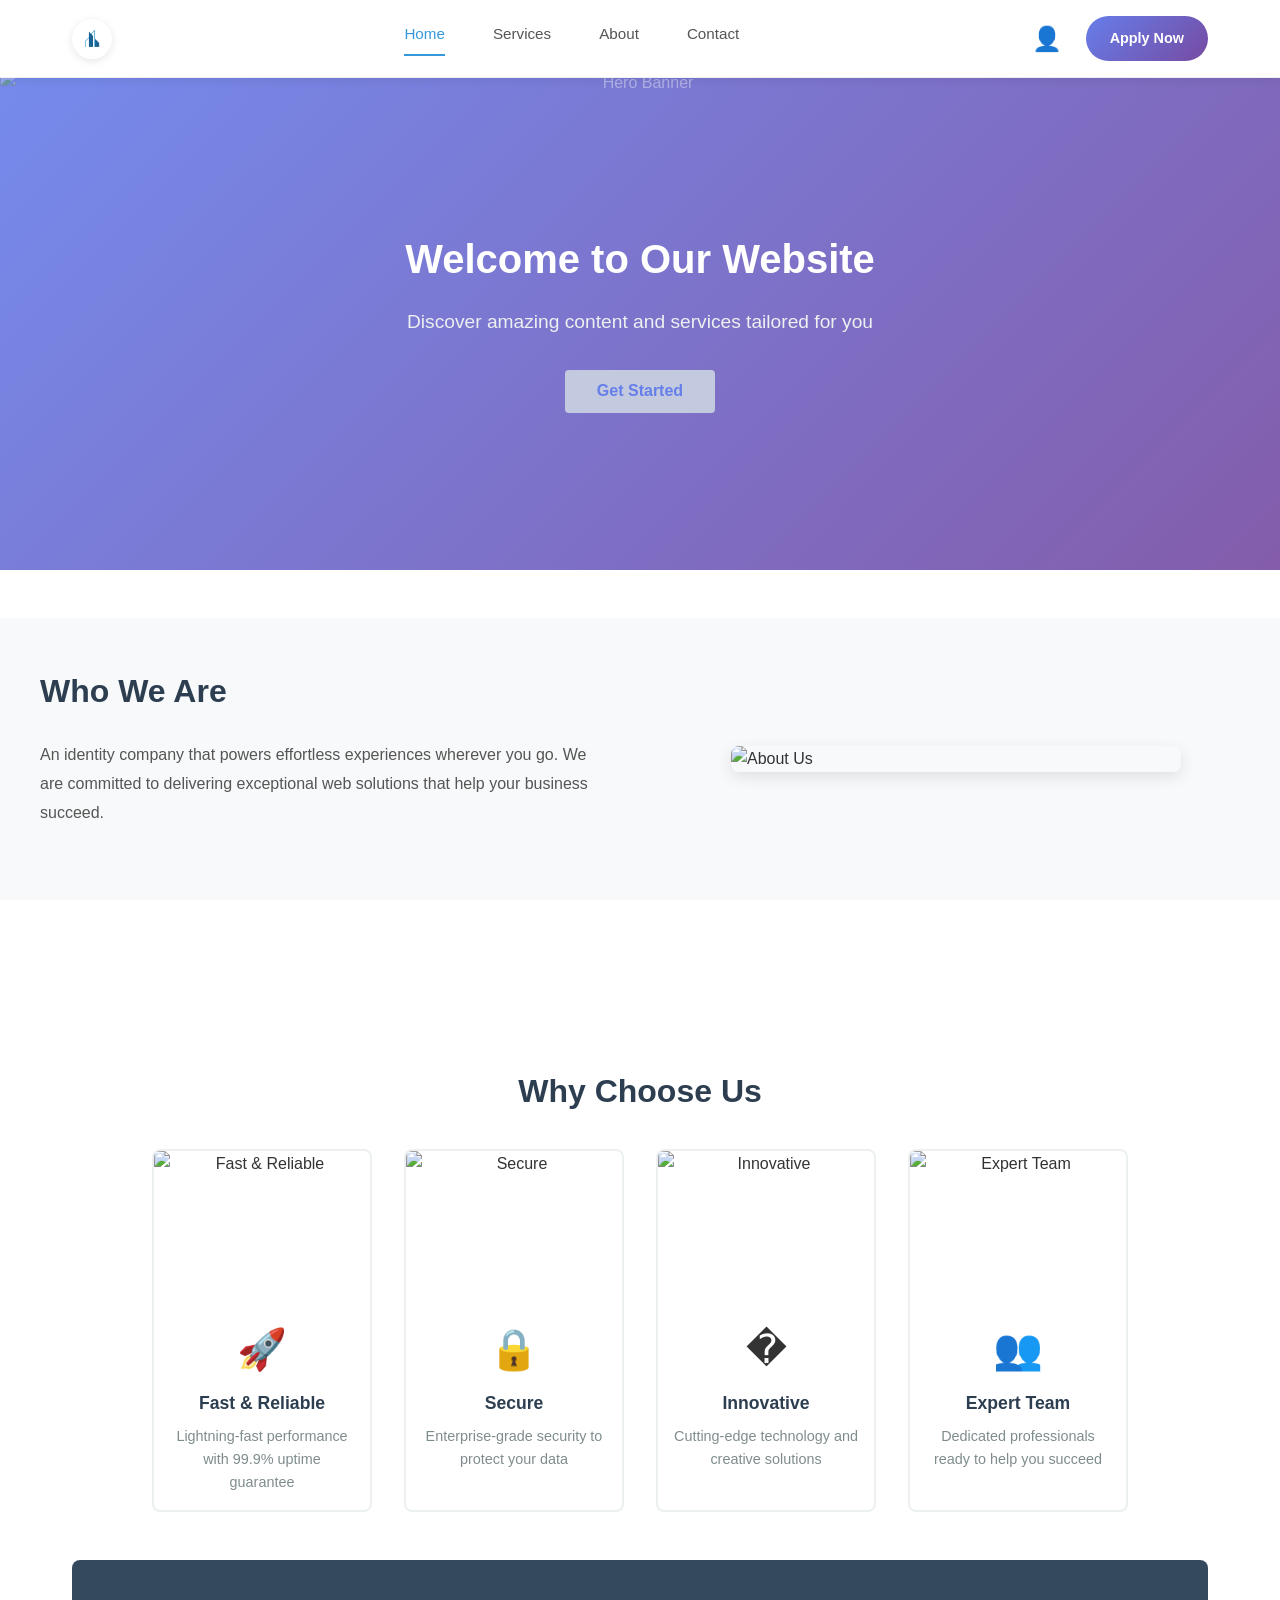
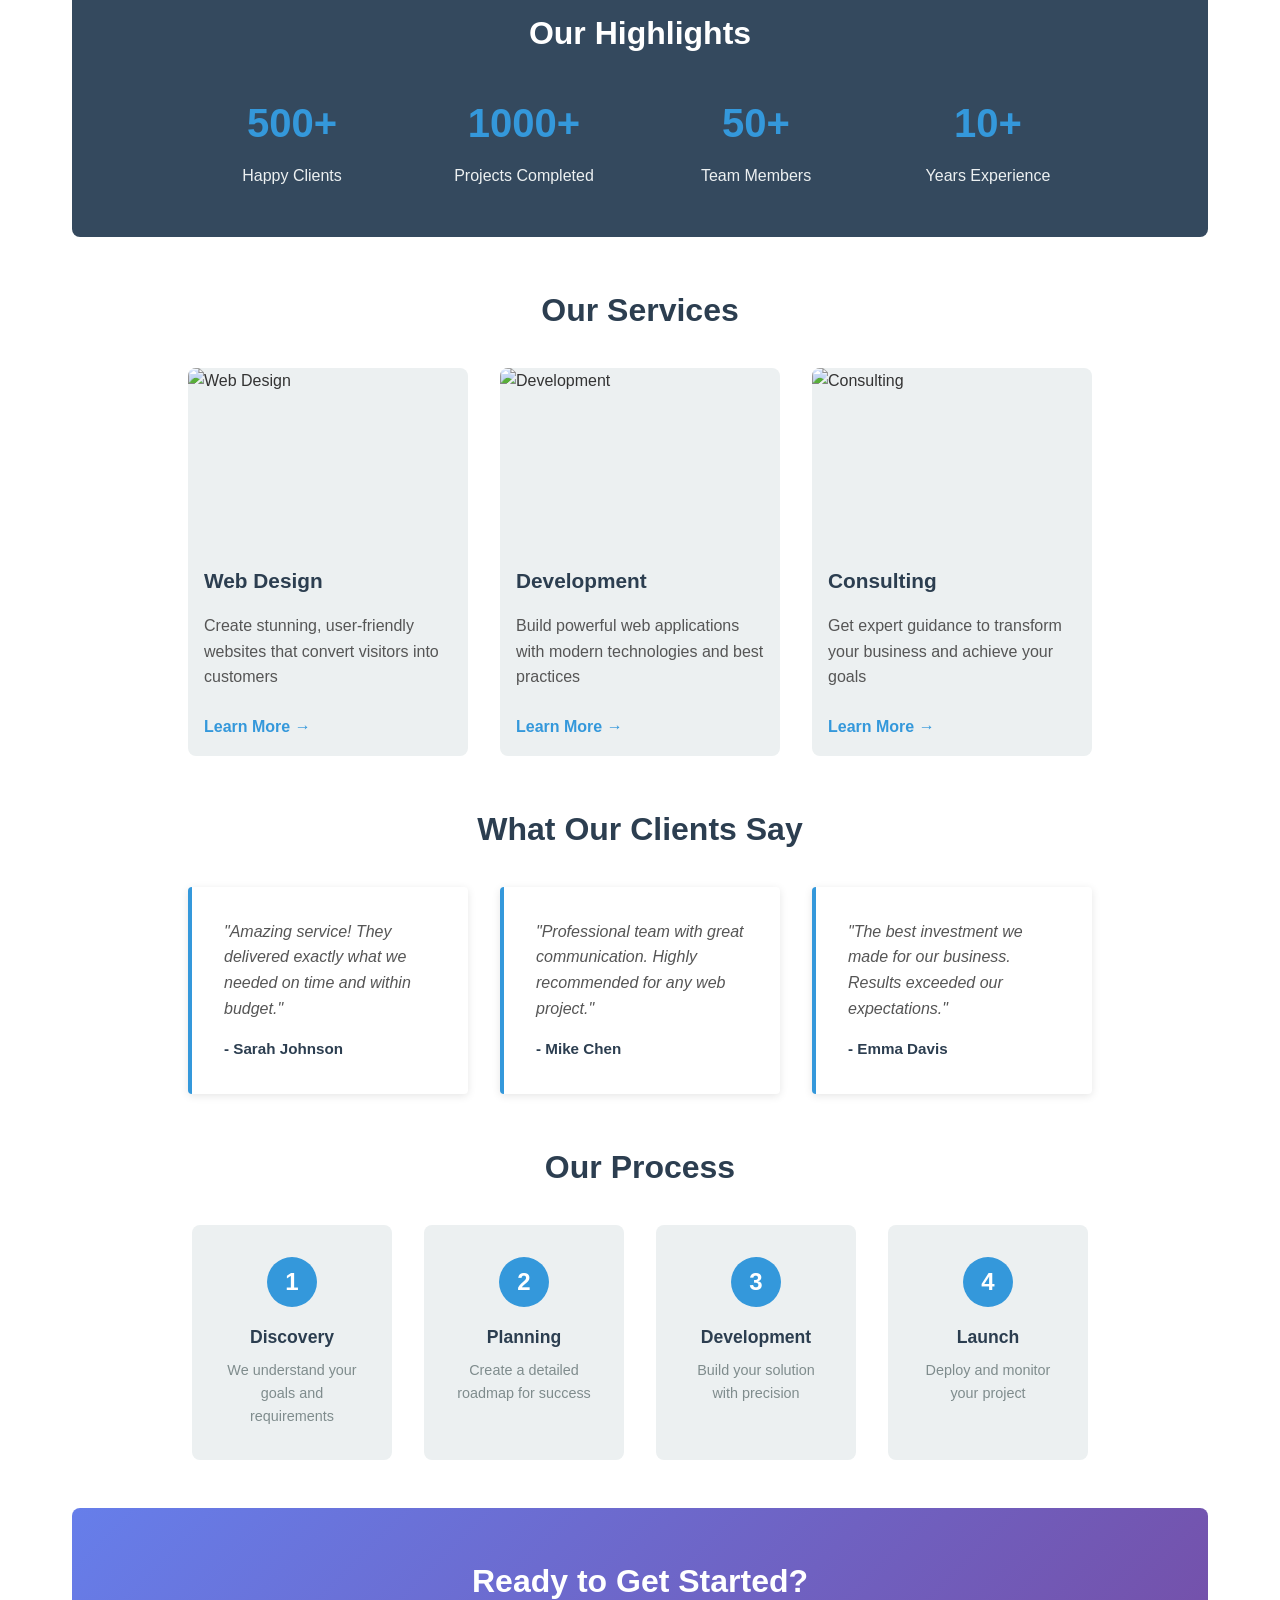
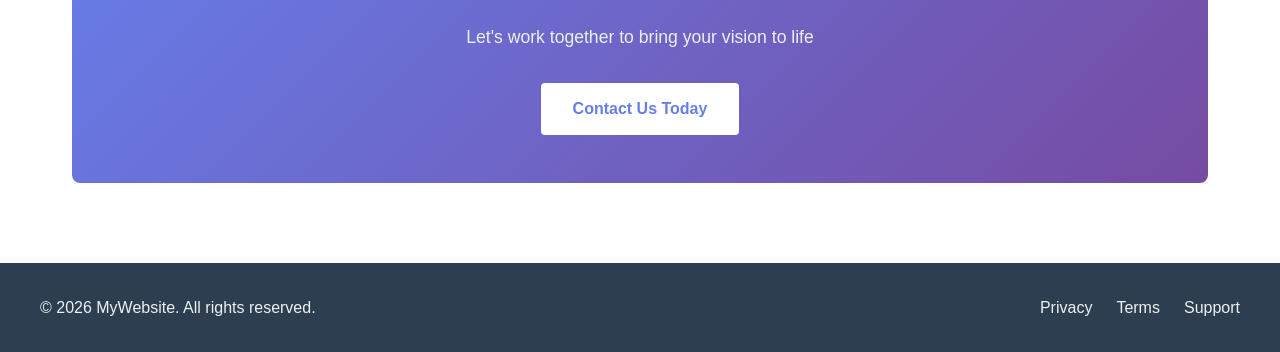
==== index.html @ 25223e62 "deploying a flex box project" ====
<!DOCTYPE html>
<html lang="en">
<head>
    <meta charset="UTF-8">
    <meta name="viewport" content="width=device-width, initial-scale=1.0">
    <title>Home - My Website</title>
    <link rel="icon" type="image/png" href="logo.png">
    <link rel="stylesheet" href="style.css">
</head>
<body>
    <div class="container">
        <!-- Header -->
        <header class="header">
            <div class="header-content">
                <a href="index.html" class="logo-link">
                    <img src="logo.png" alt="MyWebsite Logo" class="logo-image">
                </a>
                <nav class="nav">
                    <a href="index.html" class="nav-link active">Home</a>
                    <a href="services.html" class="nav-link">Services</a>
                    <a href="about.html" class="nav-link">About</a>
                    <a href="contact.html" class="nav-link">Contact</a>
                </nav>
                <div class="header-actions">
                    <a href="#" class="login-icon" title="Login">👤</a>
                    <a href="#" class="apply-btn">Apply Now</a>
                </div>
            </div>
        </header>

        <!-- Hero Section -->
        <section class="hero">
            <img src="https://images.unsplash.com/photo-1552664730-d307ca884978?w=1200&h=400&fit=crop" alt="Hero Banner" class="hero-image">
            <div class="hero-content">
                <h2>Welcome to Our Website</h2>
                <p>Discover amazing content and services tailored for you</p>
                <button class="cta-btn">Get Started</button>
            </div>
        </section>

        <!-- About Section -->
        <section class="about-section">
            <div class="about-wrapper">
                <div class="about-content">
                    <h2>Who We Are</h2>
                    <p>An identity company that powers effortless experiences wherever you go. We are committed to delivering exceptional web solutions that help your business succeed.</p>
                </div>
                <div class="about-image-container">
                    <img src="https://images.unsplash.com/photo-1552664730-d307ca884978?w=600&h=400&fit=crop" alt="About Us" class="about-image">
                </div>
            </div>
        </section>

        <!-- Main Content -->
        <main class="main-content">
            <section class="features-section">
                <h2>Why Choose Us</h2>
                <div class="features-grid">
                    <div class="feature-item">
                        <img src="https://images.unsplash.com/photo-1552664730-d307ca884978?w=300&h=200&fit=crop" alt="Fast & Reliable" class="feature-image">
                        <div class="feature-icon">🚀</div>
                        <h3>Fast & Reliable</h3>
                        <p>Lightning-fast performance with 99.9% uptime guarantee</p>
                    </div>
                    <div class="feature-item">
                        <img src="https://images.unsplash.com/photo-1563986768609-322da13575f3?w=300&h=200&fit=crop" alt="Secure" class="feature-image">
                        <div class="feature-icon">🔒</div>
                        <h3>Secure</h3>
                        <p>Enterprise-grade security to protect your data</p>
                    </div>
                    <div class="feature-item">
                        <img src="https://images.unsplash.com/photo-1552664730-d307ca884978?w=300&h=200&fit=crop" alt="Innovative" class="feature-image">
                        <div class="feature-icon">�</div>
                        <h3>Innovative</h3>
                        <p>Cutting-edge technology and creative solutions</p>
                    </div>
                    <div class="feature-item">
                        <img src="https://images.unsplash.com/photo-1552664730-d307ca884978?w=300&h=200&fit=crop" alt="Expert Team" class="feature-image">
                        <div class="feature-icon">👥</div>
                        <h3>Expert Team</h3>
                        <p>Dedicated professionals ready to help you succeed</p>
                    </div>
                </div>
            </section>

            <!-- Highlights Section -->
            <section class="highlights-section">
                <h2>Our Highlights</h2>
                <div class="highlights-container">
                    <div class="highlight-card">
                        <h3>500+</h3>
                        <p>Happy Clients</p>
                    </div>
                    <div class="highlight-card">
                        <h3>1000+</h3>
                        <p>Projects Completed</p>
                    </div>
                    <div class="highlight-card">
                        <h3>50+</h3>
                        <p>Team Members</p>
                    </div>
                    <div class="highlight-card">
                        <h3>10+</h3>
                        <p>Years Experience</p>
                    </div>
                </div>
            </section>

            <!-- Services Preview Section -->
            <section class="services-preview">
                <h2>Our Services</h2>
                <div class="services-preview-grid">
                    <div class="service-preview-card">
                        <img src="https://images.unsplash.com/photo-1561070791-2526d30994b5?w=300&h=200&fit=crop" alt="Web Design" class="service-image">
                        <h3>Web Design</h3>
                        <p>Create stunning, user-friendly websites that convert visitors into customers</p>
                        <a href="services.html" class="learn-more">Learn More →</a>
                    </div>
                    <div class="service-preview-card">
                        <img src="https://images.unsplash.com/photo-1517694712202-14dd9538aa97?w=300&h=200&fit=crop" alt="Development" class="service-image">
                        <h3>Development</h3>
                        <p>Build powerful web applications with modern technologies and best practices</p>
                        <a href="services.html" class="learn-more">Learn More →</a>
                    </div>
                    <div class="service-preview-card">
                        <img src="https://images.unsplash.com/photo-1552664730-d307ca884978?w=300&h=200&fit=crop" alt="Consulting" class="service-image">
                        <h3>Consulting</h3>
                        <p>Get expert guidance to transform your business and achieve your goals</p>
                        <a href="services.html" class="learn-more">Learn More →</a>
                    </div>
                </div>
            </section>

            <!-- Testimonials Section -->
            <section class="testimonials-section">
                <h2>What Our Clients Say</h2>
                <div class="testimonials-grid">
                    <div class="testimonial-card">
                        <p class="testimonial-text">"Amazing service! They delivered exactly what we needed on time and within budget."</p>
                        <p class="testimonial-author">- Sarah Johnson</p>
                    </div>
                    <div class="testimonial-card">
                        <p class="testimonial-text">"Professional team with great communication. Highly recommended for any web project."</p>
                        <p class="testimonial-author">- Mike Chen</p>
                    </div>
                    <div class="testimonial-card">
                        <p class="testimonial-text">"The best investment we made for our business. Results exceeded our expectations."</p>
                        <p class="testimonial-author">- Emma Davis</p>
                    </div>
                </div>
            </section>

            <!-- Process Section -->
            <section class="process-section">
                <h2>Our Process</h2>
                <div class="process-steps">
                    <div class="process-step">
                        <div class="step-number">1</div>
                        <h3>Discovery</h3>
                        <p>We understand your goals and requirements</p>
                    </div>
                    <div class="process-step">
                        <div class="step-number">2</div>
                        <h3>Planning</h3>
                        <p>Create a detailed roadmap for success</p>
                    </div>
                    <div class="process-step">
                        <div class="step-number">3</div>
                        <h3>Development</h3>
                        <p>Build your solution with precision</p>
                    </div>
                    <div class="process-step">
                        <div class="step-number">4</div>
                        <h3>Launch</h3>
                        <p>Deploy and monitor your project</p>
                    </div>
                </div>
            </section>

            <!-- CTA Section -->
            <section class="cta-section">
                <h2>Ready to Get Started?</h2>
                <p>Let's work together to bring your vision to life</p>
                <a href="contact.html" class="cta-link-btn">Contact Us Today</a>
            </section>
        </main>

        <!-- Footer -->
        <footer class="footer">
            <div class="footer-content">
                <p>&copy; 2026 MyWebsite. All rights reserved.</p>
                <div class="footer-links">
                    <a href="#" class="footer-link">Privacy</a>
                    <a href="#" class="footer-link">Terms</a>
                    <a href="#" class="footer-link">Support</a>
                </div>
            </div>
        </footer>
    </div>
</body>
</html>
---- style.css ----
/* ========================================
   GLOBAL STYLES
   ======================================== */
* {
    margin: 0;
    padding: 0;
    box-sizing: border-box;
}

html {
    overflow-x: hidden;
}

body {
    font-family: 'Segoe UI', Tahoma, Geneva, Verdana, sans-serif;
    line-height: 1.6;
    color: #333;
    overflow-x: hidden;
}

.container {
    display: flex;
    flex-direction: column;
    min-height: 100vh;
    overflow-x: hidden;
}

/* ========================================
   HEADER STYLES - START HERE
   ======================================== */
.header {
    background-color: #fff;
    padding: 1rem 0;
    box-shadow: 0 2px 10px rgba(0, 0, 0, 0.08);
    position: fixed;
    top: 0;
    left: 0;
    right: 0;
    width: 100%;
    z-index: 1000;
    border-bottom: 1px solid #f0f0f0;
}

.header-content {
    display: flex;
    justify-content: space-between;
    align-items: center;
    max-width: 1200px;
    margin: 0 auto;
    padding: 0 2rem;
}

.logo {
    color: #2c3e50;
    font-size: 1.5rem;
    font-weight: 700;
    display: flex;
    align-items: center;
    gap: 0.8rem;
    text-decoration: none;
    letter-spacing: -0.5px;
}

.logo-text {
    color: #2c3e50;
    font-size: 1.5rem;
    font-weight: 700;
    letter-spacing: -0.5px;
}

.logo-link {
    display: flex;
    align-items: center;
    gap: 0.8rem;
    text-decoration: none;
    transition: opacity 0.3s ease;
}

.logo-link:hover {
    opacity: 0.8;
}

.logo-image {
    width: 45px;
    height: 45px;
    border-radius: 8px;
    object-fit: cover;
    transition: transform 0.3s ease, box-shadow 0.3s ease;
    box-shadow: 0 2px 8px rgba(0, 0, 0, 0.1);
}

.logo-link:hover .logo-image {
    transform: scale(1.05);
    box-shadow: 0 4px 12px rgba(52, 152, 219, 0.2);
}

.logo-link {
    display: flex;
    align-items: center;
    gap: 0.8rem;
    text-decoration: none;
}

.logo-image {
    width: 40px;
    height: 40px;
    border-radius: 50%;
    object-fit: cover;
}

.nav {
    display: flex;
    gap: 3rem;
}

.nav-link {
    color: #555;
    text-decoration: none;
    font-size: 0.95rem;
    font-weight: 500;
    transition: color 0.3s ease, border-bottom 0.3s ease;
    padding-bottom: 0.5rem;
    border-bottom: 2px solid transparent;
    position: relative;
}

.nav-link:hover {
    color: #3498db;
}

.nav-link.active {
    color: #3498db;
    border-bottom: 2px solid #3498db;
}

/* Header Actions */
.header-actions {
    display: flex;
    align-items: center;
    gap: 1.5rem;
}

.login-icon {
    font-size: 1.5rem;
    text-decoration: none;
    cursor: pointer;
    transition: transform 0.3s ease, opacity 0.3s ease;
    display: flex;
    align-items: center;
    justify-content: center;
}

.login-icon:hover {
    transform: scale(1.2);
    opacity: 0.8;
}

.apply-btn {
    background: linear-gradient(135deg, #667eea 0%, #764ba2 100%);
    color: #fff;
    padding: 0.7rem 1.5rem;
    border-radius: 25px;
    text-decoration: none;
    font-weight: 600;
    font-size: 0.9rem;
    transition: transform 0.3s ease, box-shadow 0.3s ease;
    display: inline-block;
}

.apply-btn:hover {
    transform: translateY(-2px);
    box-shadow: 0 5px 15px rgba(102, 126, 234, 0.4);
}

/* ========================================
   MAIN CONTENT WRAPPER
   ======================================== */
.main-content {
    flex: 1;
    max-width: 1200px;
    width: 100%;
    margin: 0 auto;
    padding: 3rem 2rem;
    margin-top: 70px;
}

/* ========================================
   HERO SECTION - START HERE
   ======================================== */
.hero {
    text-align: center;
    padding: 0;
    background: linear-gradient(135deg, rgba(102, 126, 234, 0.9) 0%, rgba(118, 75, 162, 0.9) 100%);
    color: #fff;
    border-radius: 0;
    margin-bottom: 3rem;
    margin-top: 70px;
    width: 100vw;
    margin-left: calc(-50vw + 50%);
    position: relative;
    overflow: hidden;
    display: flex;
    align-items: center;
    justify-content: center;
    min-height: 500px;
}

.hero-image {
    position: absolute;
    top: 0;
    left: 0;
    width: 100%;
    height: 100%;
    object-fit: cover;
    opacity: 0.4;
    z-index: 0;
}

.hero-content {
    text-align: center;
    max-width: 600px;
    position: relative;
    z-index: 1;
    padding: 2rem;
}

.hero h2 {
    font-size: 2.5rem;
    color: #fff;
    margin-bottom: 1rem;
}

.hero p {
    font-size: 1.2rem;
    color: #ecf0f1;
    margin-bottom: 2rem;
}

.hero-label {
    font-size: 0.9rem;
    color: #ecf0f1;
    font-weight: 700;
    letter-spacing: 2px;
    margin-bottom: 1rem;
    text-transform: uppercase;
}

.hero-description {
    font-size: 1.1rem;
    color: #ecf0f1;
    margin-bottom: 2rem;
    line-height: 1.8;
}

.cta-btn {
    background-color: #c3c9df;
    color: #667eea;
    padding: 0.8rem 2rem;
    border: none;
    border-radius: 4px;
    font-size: 1rem;
    font-weight: 600;
    cursor: pointer;
    transition: transform 0.3s ease, box-shadow 0.3s ease;
}

.cta-btn:hover {
    transform: scale(1.05);
    box-shadow: 0 5px 15px rgba(0, 0, 0, 0.2);
}

/* About Section */
.about-section {
    background-color: #f8f9fa;
    padding: 3rem 2rem;
    margin-bottom: 3rem;
    display: flex;
    align-items: center;
    justify-content: center;
}

.about-wrapper {
    max-width: 1200px;
    width: 100%;
    display: flex;
    align-items: center;
    justify-content: space-between;
    gap: 4rem;
}

.about-content {
    flex: 1;
    min-width: 300px;
}

.about-section h2 {
    font-size: 2rem;
    color: #2c3e50;
    margin-bottom: 1.5rem;
}

.about-section p {
    color: #555;
    font-size: 1rem;
    line-height: 1.8;
    margin-bottom: 1.5rem;
}

.about-image-container {
    flex: 1;
    min-width: 300px;
    display: flex;
    align-items: center;
    justify-content: center;
}

.about-image {
    width: 100%;
    height: auto;
    max-width: 450px;
    border-radius: 8px;
    box-shadow: 0 5px 15px rgba(0, 0, 0, 0.1);
    transition: transform 0.3s ease, box-shadow 0.3s ease;
    object-fit: cover;
}

.about-image:hover {
    transform: scale(1.05);
    box-shadow: 0 8px 20px rgba(0, 0, 0, 0.15);
}



/* Features Section */
.features-section {
    margin-bottom: 3rem;
}

.features-section h2 {
    font-size: 2rem;
    color: #2c3e50;
    margin-bottom: 2rem;
    text-align: center;
}

.features-grid {
    display: flex;
    flex-wrap: wrap;
    gap: 2rem;
    justify-content: center;
}

.feature-item {
    background-color: #fff;
    border: 2px solid #ecf0f1;
    padding: 0;
    border-radius: 8px;
    width: 220px;
    text-align: center;
    transition: border-color 0.3s ease, box-shadow 0.3s ease;
    overflow: hidden;
}

.feature-image {
    width: 100%;
    height: 150px;
    object-fit: cover;
    display: block;
}

.feature-item:hover {
    border-color: #3498db;
    box-shadow: 0 5px 15px rgba(52, 152, 219, 0.2);
}

.feature-icon {
    font-size: 2.5rem;
    margin: 1rem 0 0.5rem 0;
    display: block;
}

.feature-item h3 {
    color: #2c3e50;
    margin-bottom: 0.5rem;
    font-size: 1.1rem;
    padding: 0 1rem;
}

.feature-item p {
    color: #7f8c8d;
    font-size: 0.9rem;
    padding: 0 1rem 1rem 1rem;
}

/* Highlights Section */
.highlights-section {
    background-color: #34495e;
    color: #fff;
    padding: 3rem 2rem;
    border-radius: 8px;
    margin-bottom: 3rem;
}

.highlights-section h2 {
    font-size: 2rem;
    color: #fff;
    margin-bottom: 2rem;
    text-align: center;
}

.highlights-container {
    display: flex;
    flex-wrap: wrap;
    gap: 2rem;
    justify-content: center;
}

.highlight-card {
    text-align: center;
    flex: 1;
    min-width: 150px;
    max-width: 200px;
}

.highlight-card h3 {
    font-size: 2.5rem;
    color: #3498db;
    margin-bottom: 0.5rem;
}

.highlight-card p {
    font-size: 1rem;
    color: #ecf0f1;
}

/* Services Preview Section */
.services-preview {
    margin-bottom: 3rem;
}

.services-preview h2 {
    font-size: 2rem;
    color: #2c3e50;
    margin-bottom: 2rem;
    text-align: center;
}

.services-preview-grid {
    display: flex;
    flex-wrap: wrap;
    gap: 2rem;
    justify-content: center;
}

.service-preview-card {
    background-color: #ecf0f1;
    padding: 0;
    border-radius: 8px;
    width: 280px;
    transition: transform 0.3s ease, box-shadow 0.3s ease;
    overflow: hidden;
}

.service-image {
    width: 100%;
    height: 180px;
    object-fit: cover;
    display: block;
}

.service-preview-card:hover {
    transform: translateY(-8px);
    box-shadow: 0 8px 20px rgba(0, 0, 0, 0.15);
}

.service-preview-card h3 {
    color: #2c3e50;
    margin-bottom: 1rem;
    font-size: 1.3rem;
    padding: 1rem 1rem 0 1rem;
}

.service-preview-card p {
    color: #555;
    margin-bottom: 1.5rem;
    line-height: 1.6;
    padding: 0 1rem;
}

.learn-more {
    color: #3498db;
    text-decoration: none;
    font-weight: 600;
    transition: color 0.3s ease;
    display: block;
    padding: 0 1rem 1rem 1rem;
}

.learn-more:hover {
    color: #2980b9;
}

/* Testimonials Section */
.testimonials-section {
    margin-bottom: 3rem;
}

.testimonials-section h2 {
    font-size: 2rem;
    color: #2c3e50;
    margin-bottom: 2rem;
    text-align: center;
}

.testimonials-grid {
    display: flex;
    flex-wrap: wrap;
    gap: 2rem;
    justify-content: center;
}

.testimonial-card {
    background-color: #fff;
    border-left: 4px solid #3498db;
    padding: 2rem;
    border-radius: 4px;
    width: 280px;
    box-shadow: 0 2px 8px rgba(0, 0, 0, 0.1);
    transition: box-shadow 0.3s ease;
}

.testimonial-card:hover {
    box-shadow: 0 5px 15px rgba(0, 0, 0, 0.15);
}

.testimonial-text {
    color: #555;
    font-style: italic;
    margin-bottom: 1rem;
    line-height: 1.6;
}

.testimonial-author {
    color: #2c3e50;
    font-weight: 600;
    font-size: 0.95rem;
}

/* Process Section */
.process-section {
    margin-bottom: 3rem;
}

.process-section h2 {
    font-size: 2rem;
    color: #2c3e50;
    margin-bottom: 2rem;
    text-align: center;
}

.process-steps {
    display: flex;
    flex-wrap: wrap;
    gap: 2rem;
    justify-content: center;
}

.process-step {
    background-color: #ecf0f1;
    padding: 2rem;
    border-radius: 8px;
    width: 200px;
    text-align: center;
    transition: background-color 0.3s ease;
}

.process-step:hover {
    background-color: #3498db;
    color: #fff;
}

.step-number {
    display: flex;
    align-items: center;
    justify-content: center;
    width: 50px;
    height: 50px;
    background-color: #3498db;
    color: #fff;
    border-radius: 50%;
    font-size: 1.5rem;
    font-weight: bold;
    margin: 0 auto 1rem;
    transition: background-color 0.3s ease;
}

.process-step:hover .step-number {
    background-color: #fff;
    color: #3498db;
}

.process-step h3 {
    color: #2c3e50;
    margin-bottom: 0.5rem;
    font-size: 1.1rem;
}

.process-step:hover h3 {
    color: #fff;
}

.process-step p {
    color: #7f8c8d;
    font-size: 0.9rem;
}

.process-step:hover p {
    color: #ecf0f1;
}

/* CTA Section */
.cta-section {
    background: linear-gradient(135deg, #667eea 0%, #764ba2 100%);
    color: #fff;
    padding: 3rem 2rem;
    border-radius: 8px;
    text-align: center;
    margin-bottom: 2rem;
}

.cta-section h2 {
    font-size: 2rem;
    color: #fff;
    margin-bottom: 1rem;
}

.cta-section p {
    font-size: 1.1rem;
    color: #ecf0f1;
    margin-bottom: 2rem;
}

.cta-link-btn {
    display: inline-block;
    background-color: #fff;
    color: #667eea;
    padding: 0.8rem 2rem;
    border-radius: 4px;
    text-decoration: none;
    font-weight: 600;
    transition: transform 0.3s ease, box-shadow 0.3s ease;
}

.cta-link-btn:hover {
    transform: scale(1.05);
    box-shadow: 0 5px 15px rgba(0, 0, 0, 0.2);
}

/* Page Section */
.page-section {
    width: 100%;
}

.page-section h2 {
    font-size: 2rem;
    color: #2c3e50;
    margin-bottom: 2rem;
    text-align: center;
}

/* Services Grid */
.services-grid {
    display: flex;
    flex-wrap: wrap;
    gap: 2rem;
    justify-content: center;
}

.service-card {
    background-color: #ecf0f1;
    padding: 0;
    border-radius: 8px;
    width: 250px;
    text-align: center;
    transition: transform 0.3s ease, box-shadow 0.3s ease;
    overflow: hidden;
}

.service-card-image {
    width: 100%;
    height: 180px;
    object-fit: cover;
    display: block;
}

.service-card:hover {
    transform: translateY(-5px);
    box-shadow: 0 5px 15px rgba(0, 0, 0, 0.2);
}

.service-card h3 {
    color: #2c3e50;
    margin-bottom: 1rem;
    font-size: 1.3rem;
    padding: 1rem 1rem 0 1rem;
}

.service-card p {
    color: #7f8c8d;
    font-size: 0.95rem;
    padding: 0 1rem 1rem 1rem;
}

/* About Content */
.about-content {
    max-width: 800px;
    margin: 0 auto;
}

.about-content p {
    color: #555;
    margin-bottom: 1.5rem;
    font-size: 1rem;
    line-height: 1.8;
}

.team-grid {
    display: flex;
    flex-wrap: wrap;
    gap: 2rem;
    justify-content: center;
    margin-top: 2rem;
}

.team-member {
    background-color: #ecf0f1;
    padding: 0;
    border-radius: 8px;
    width: 200px;
    text-align: center;
    transition: background-color 0.3s ease;
    overflow: hidden;
}

.team-image {
    width: 100%;
    height: 200px;
    object-fit: cover;
    display: block;
}

.team-member:hover {
    background-color: #3498db;
    color: #fff;
}

.team-member h3 {
    color: #2c3e50;
    margin-bottom: 0.5rem;
    padding: 1rem 1rem 0 1rem;
}

.team-member:hover h3 {
    color: #fff;
}

.team-member p {
    color: #7f8c8d;
    font-size: 0.9rem;
    padding: 0 1rem 1rem 1rem;
}

.team-member:hover p {
    color: #ecf0f1;
}

/* Contact Content */
.contact-content {
    display: flex;
    flex-wrap: wrap;
    gap: 3rem;
    justify-content: center;
}

.contact-form {
    flex: 1;
    min-width: 300px;
    max-width: 400px;
}

.form-group {
    display: flex;
    flex-direction: column;
    margin-bottom: 1.5rem;
}

.form-group label {
    color: #2c3e50;
    font-weight: 600;
    margin-bottom: 0.5rem;
}

.form-group input,
.form-group textarea {
    padding: 0.8rem;
    border: 1px solid #bdc3c7;
    border-radius: 4px;
    font-family: inherit;
    font-size: 1rem;
    transition: border-color 0.3s ease;
}

.form-group input:focus,
.form-group textarea:focus {
    outline: none;
    border-color: #3498db;
}

.submit-btn {
    background-color: #3498db;
    color: #fff;
    padding: 0.8rem 2rem;
    border: none;
    border-radius: 4px;
    font-size: 1rem;
    font-weight: 600;
    cursor: pointer;
    transition: background-color 0.3s ease;
    width: 100%;
}

.submit-btn:hover {
    background-color: #2980b9;
}

.contact-info {
    flex: 1;
    min-width: 300px;
    max-width: 400px;
    background-color: #ecf0f1;
    padding: 2rem;
    border-radius: 8px;
}

.contact-image {
    width: 100%;
    height: 250px;
    object-fit: cover;
    border-radius: 8px;
    margin-bottom: 1.5rem;
    box-shadow: 0 4px 12px rgba(0, 0, 0, 0.1);
    transition: transform 0.3s ease, box-shadow 0.3s ease;
}

.contact-image:hover {
    transform: scale(1.02);
    box-shadow: 0 6px 16px rgba(0, 0, 0, 0.15);
}

.contact-info h3 {
    color: #2c3e50;
    margin-bottom: 1.5rem;
    font-size: 1.3rem;
}

.info-item {
    margin-bottom: 1.5rem;
}

.info-item h4 {
    color: #2c3e50;
    font-weight: 600;
    margin-bottom: 0.5rem;
}

.info-item p {
    color: #555;
    line-height: 1.8;
}

/* Footer Styles */
.footer {
    background-color: #2c3e50;
    color: #ecf0f1;
    padding: 2rem;
    margin-top: auto;
}

.footer-content {
    display: flex;
    justify-content: space-between;
    align-items: center;
    max-width: 1200px;
    margin: 0 auto;
    flex-wrap: wrap;
    gap: 2rem;
}

.footer-links {
    display: flex;
    gap: 1.5rem;
}

.footer-link {
    color: #ecf0f1;
    text-decoration: none;
    transition: color 0.3s ease;
}

.footer-link:hover {
    color: #3498db;
}
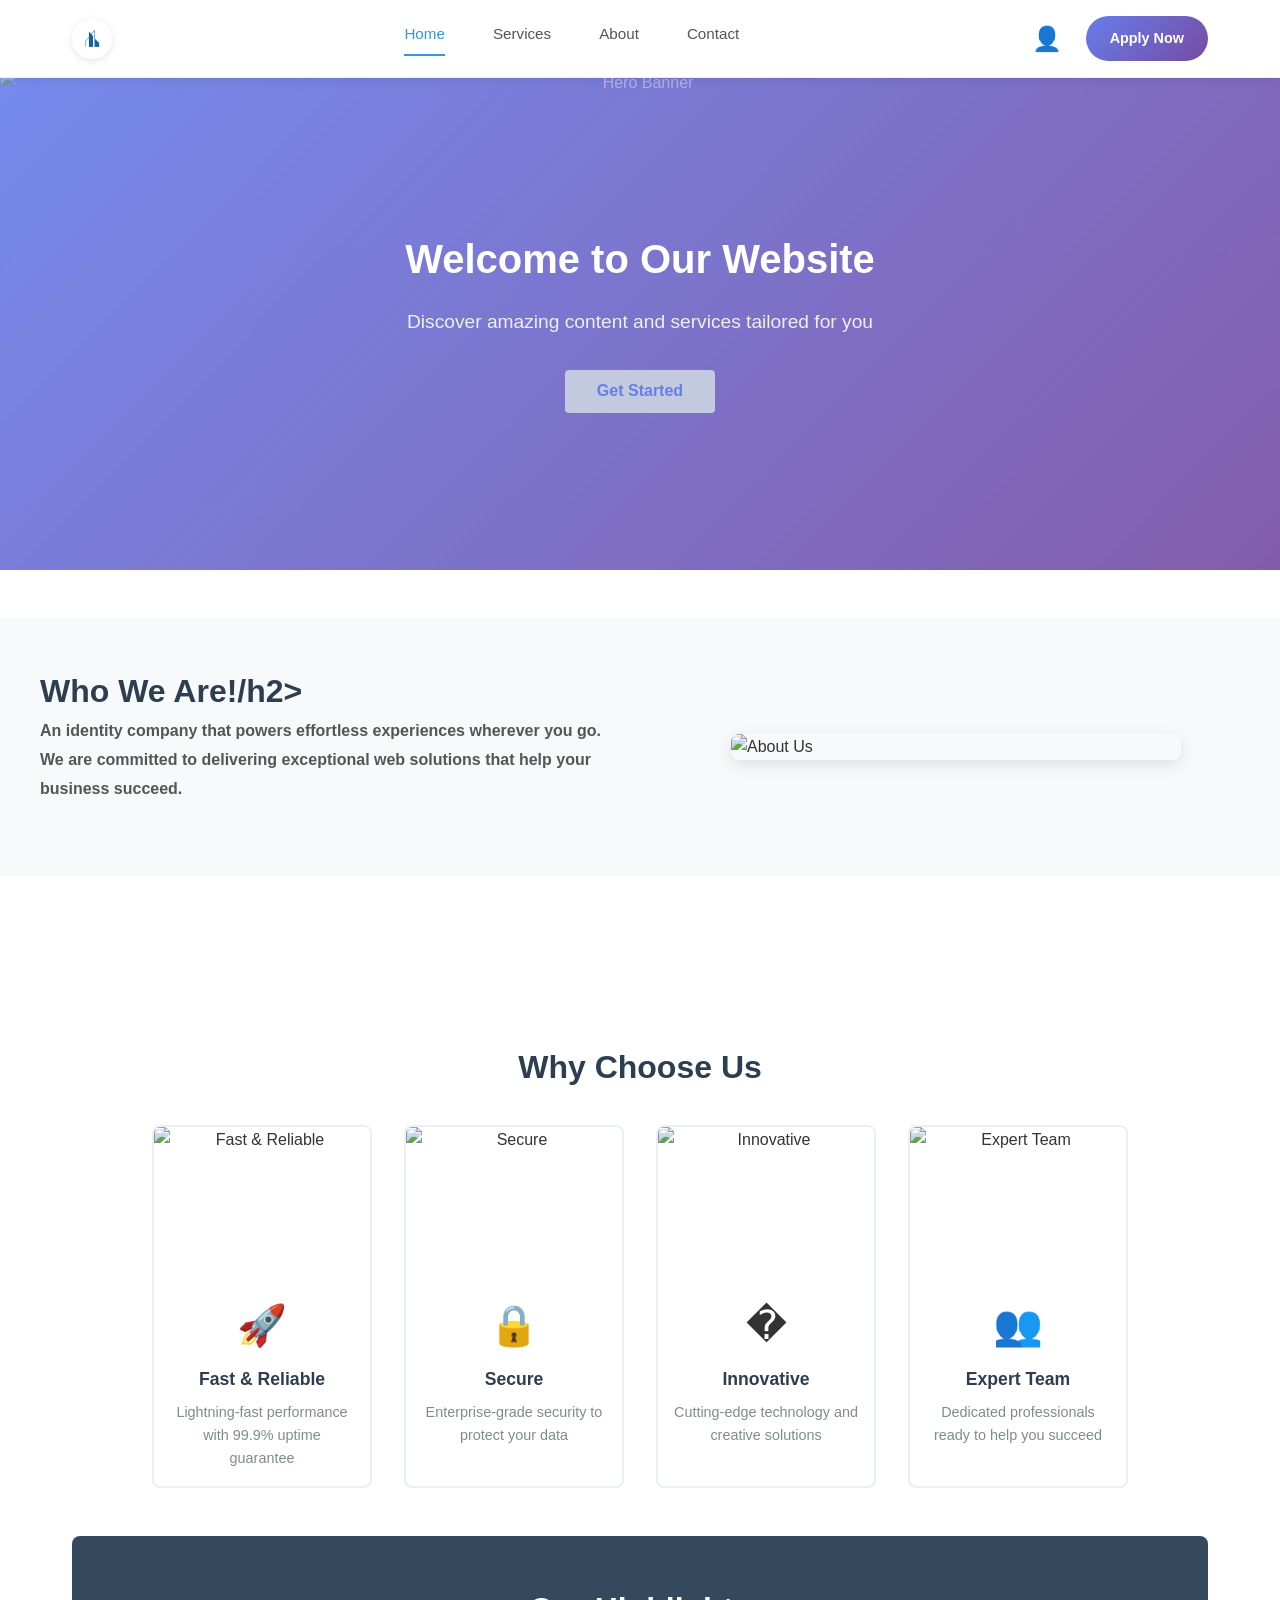
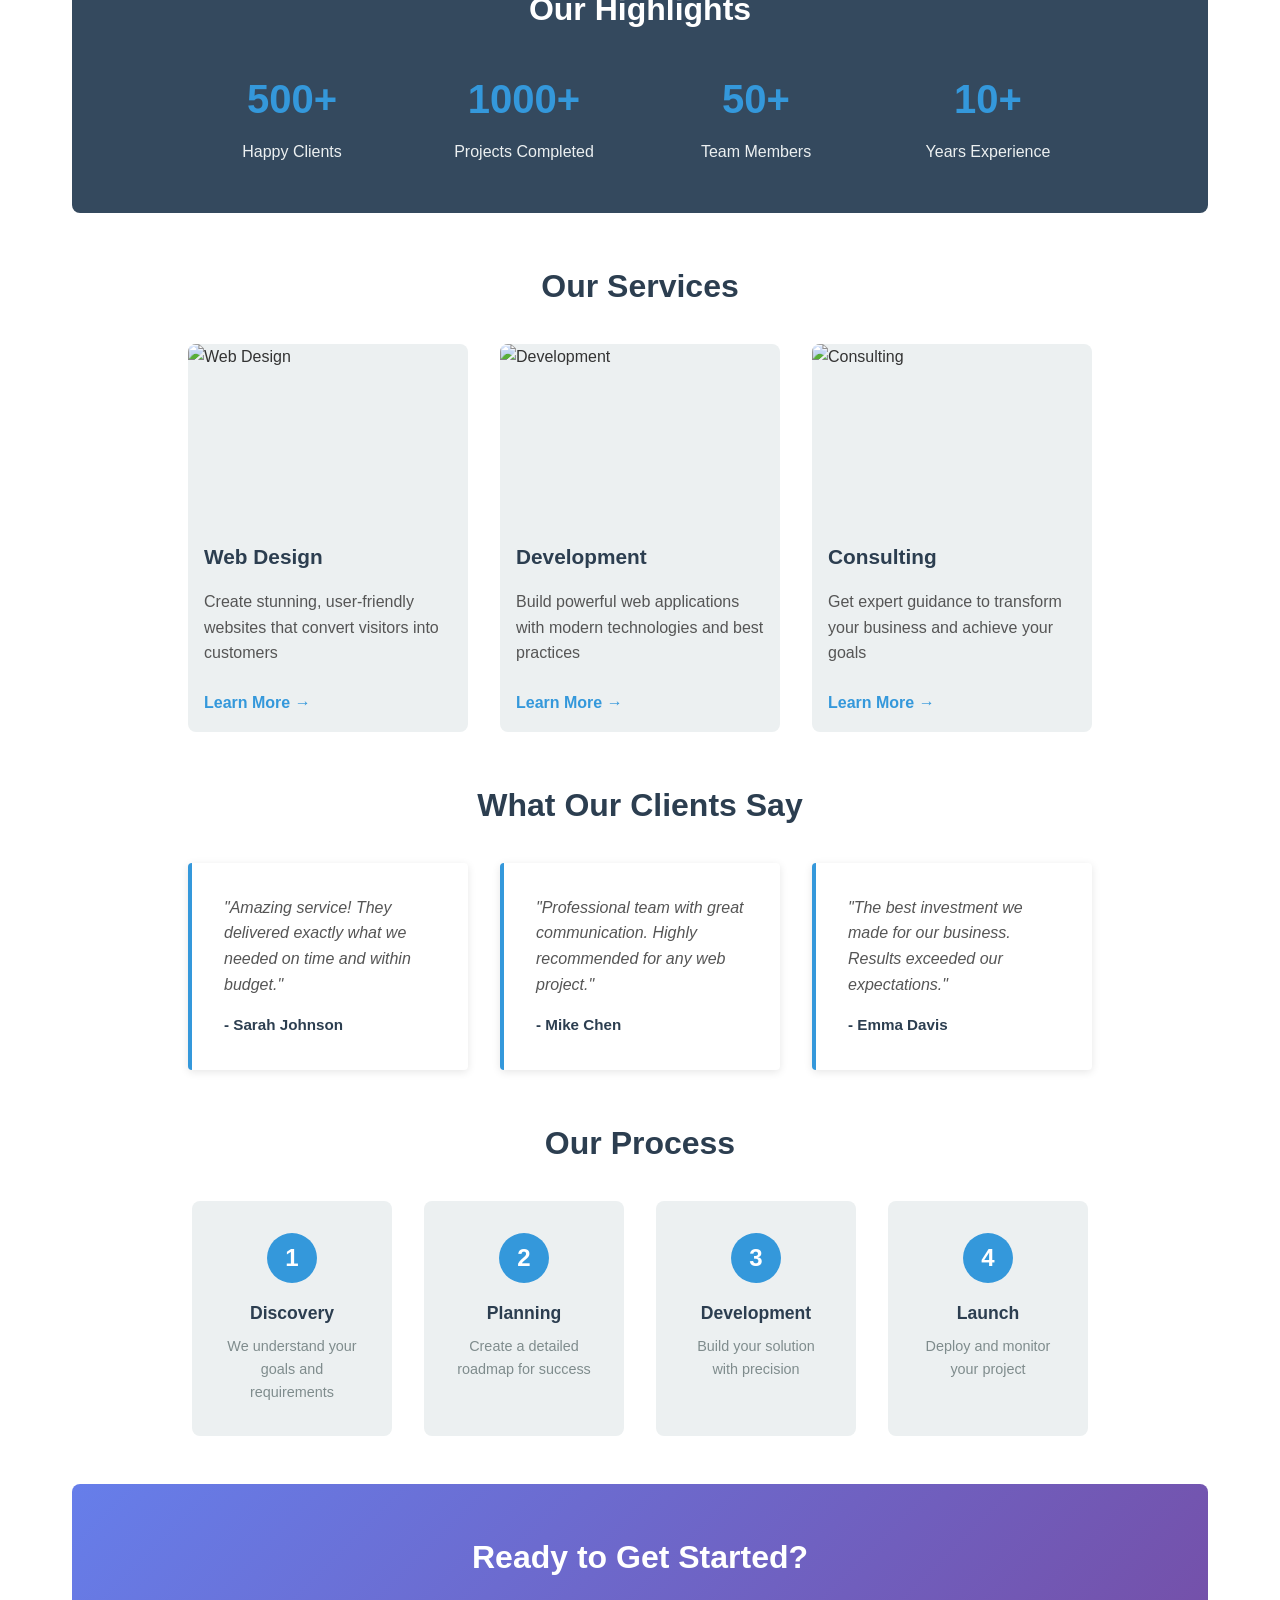
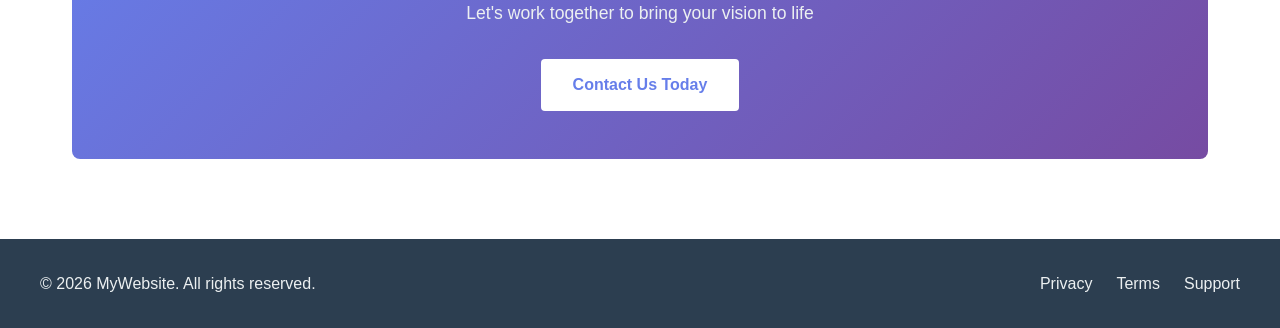
==== commit 4ffb96ae: "many about section ko upodate krdya" ====
--- a/index.html
+++ b/index.html
@@ -42,7 +42,7 @@
         <section class="about-section">
             <div class="about-wrapper">
                 <div class="about-content">
-                    <h2>Who We Are</h2>
+                    <h2>Who We Are!/h2>
                     <p>An identity company that powers effortless experiences wherever you go. We are committed to delivering exceptional web solutions that help your business succeed.</p>
                 </div>
                 <div class="about-image-container">
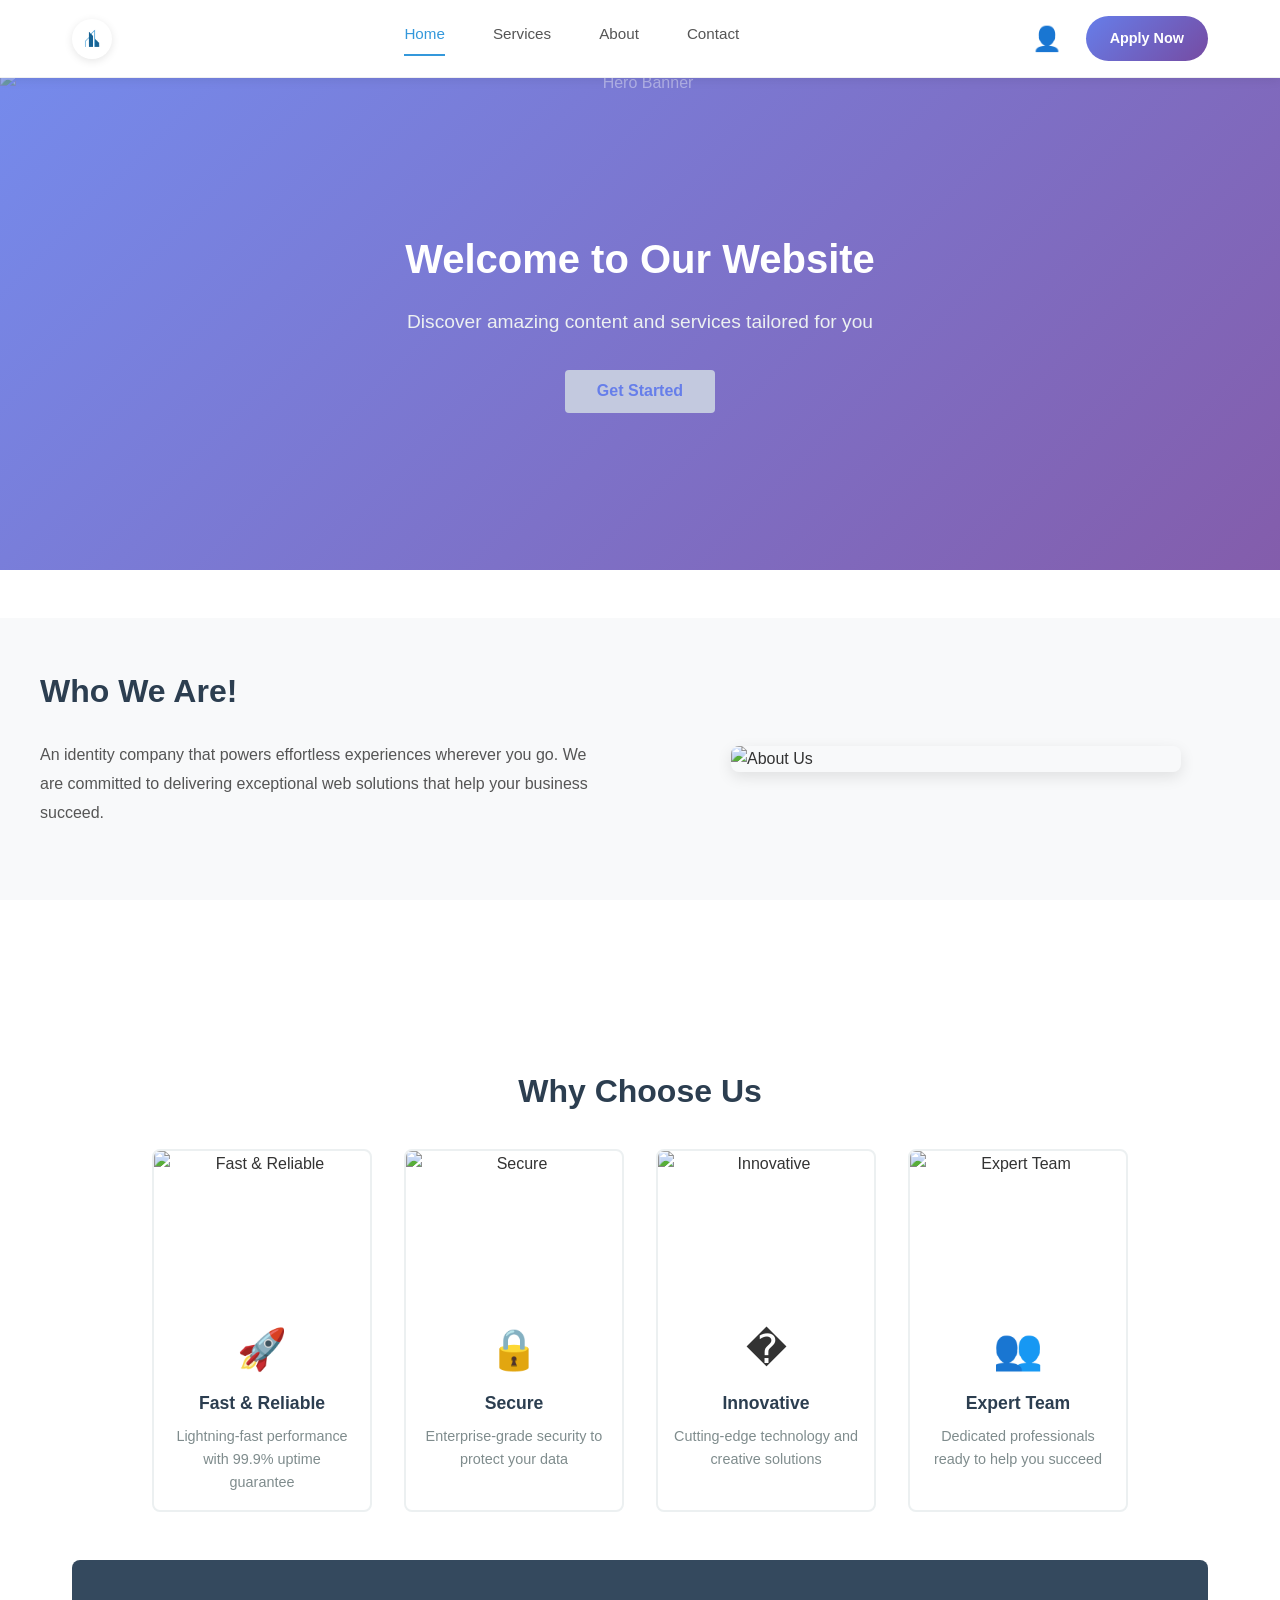
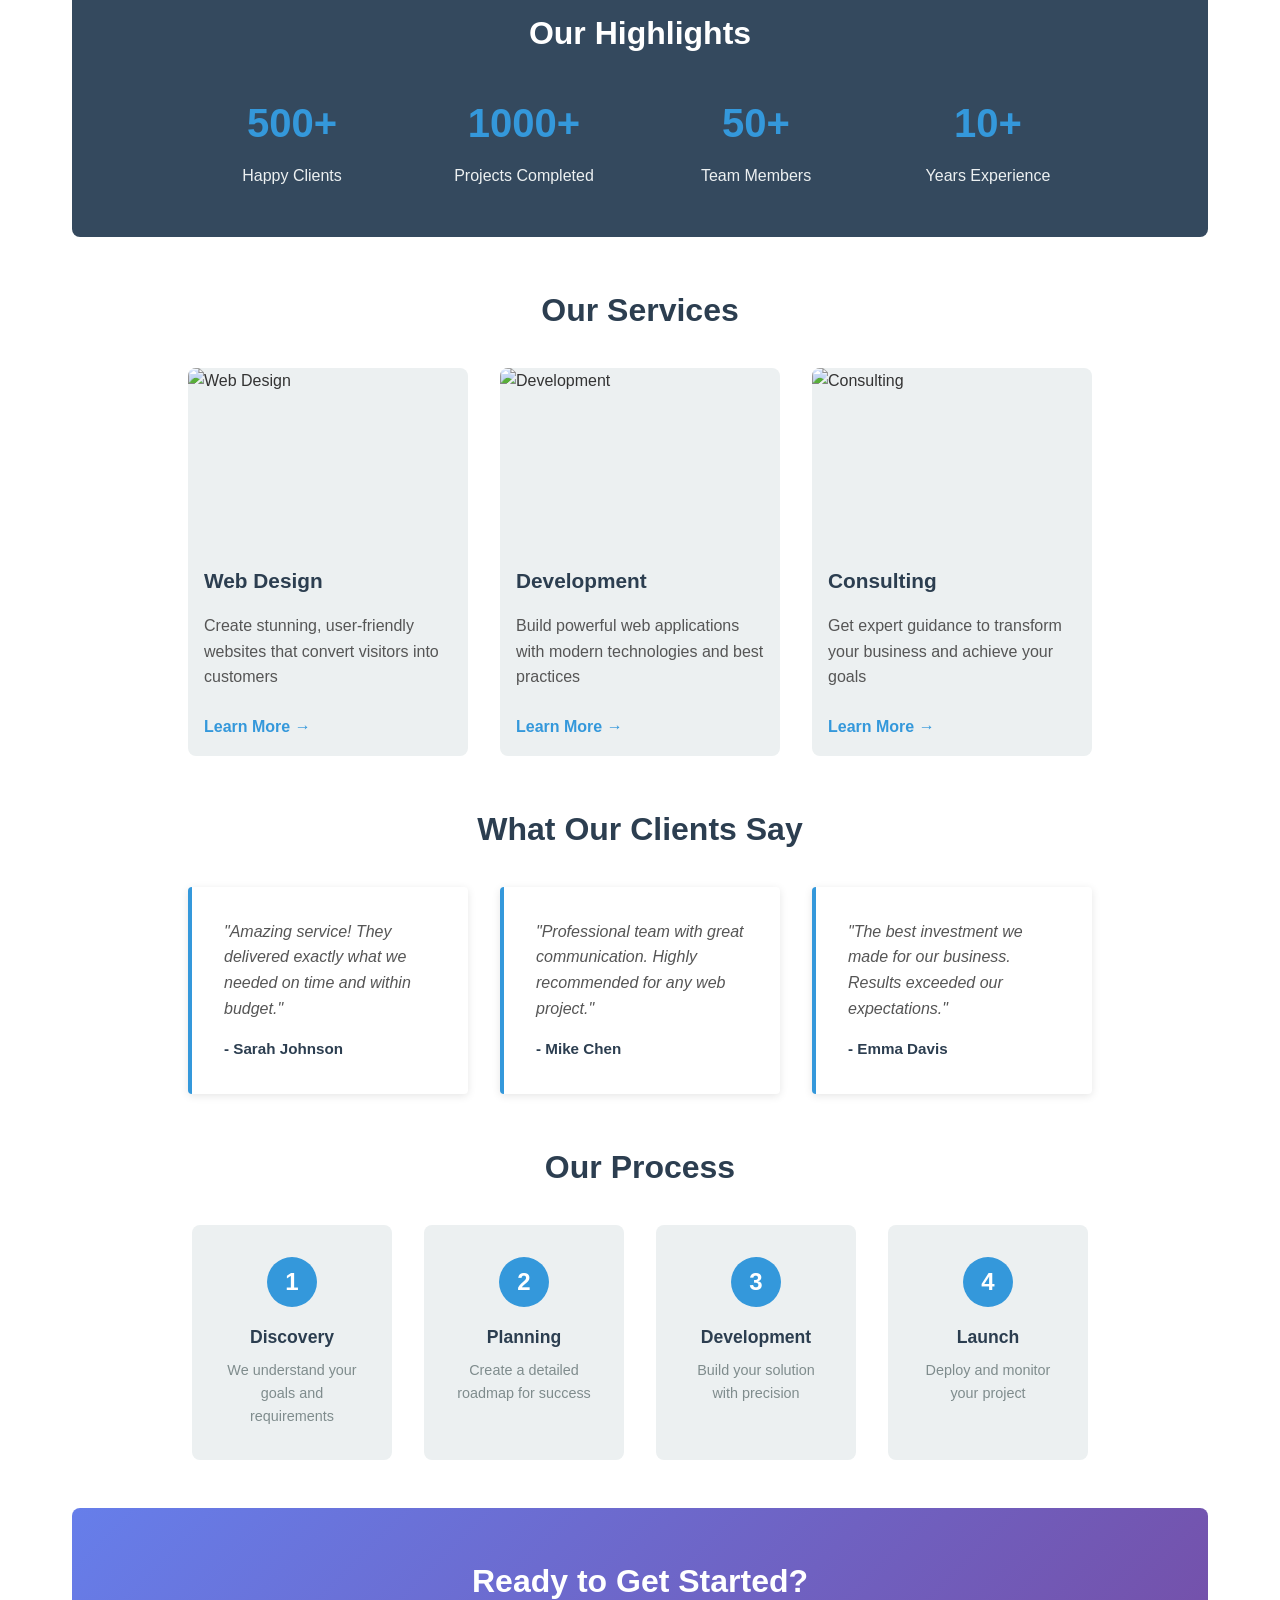
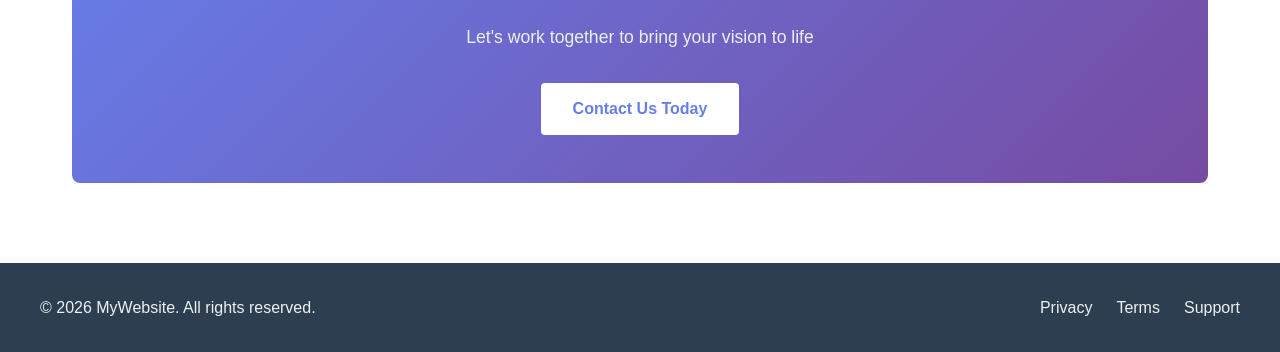
==== commit 6c3c933b: "many about section ko upodate krdya" ====
--- a/index.html
+++ b/index.html
@@ -42,7 +42,7 @@
         <section class="about-section">
             <div class="about-wrapper">
                 <div class="about-content">
-                    <h2>Who We Are!/h2>
+                    <h2>Who We Are!</h2>
                     <p>An identity company that powers effortless experiences wherever you go. We are committed to delivering exceptional web solutions that help your business succeed.</p>
                 </div>
                 <div class="about-image-container">
